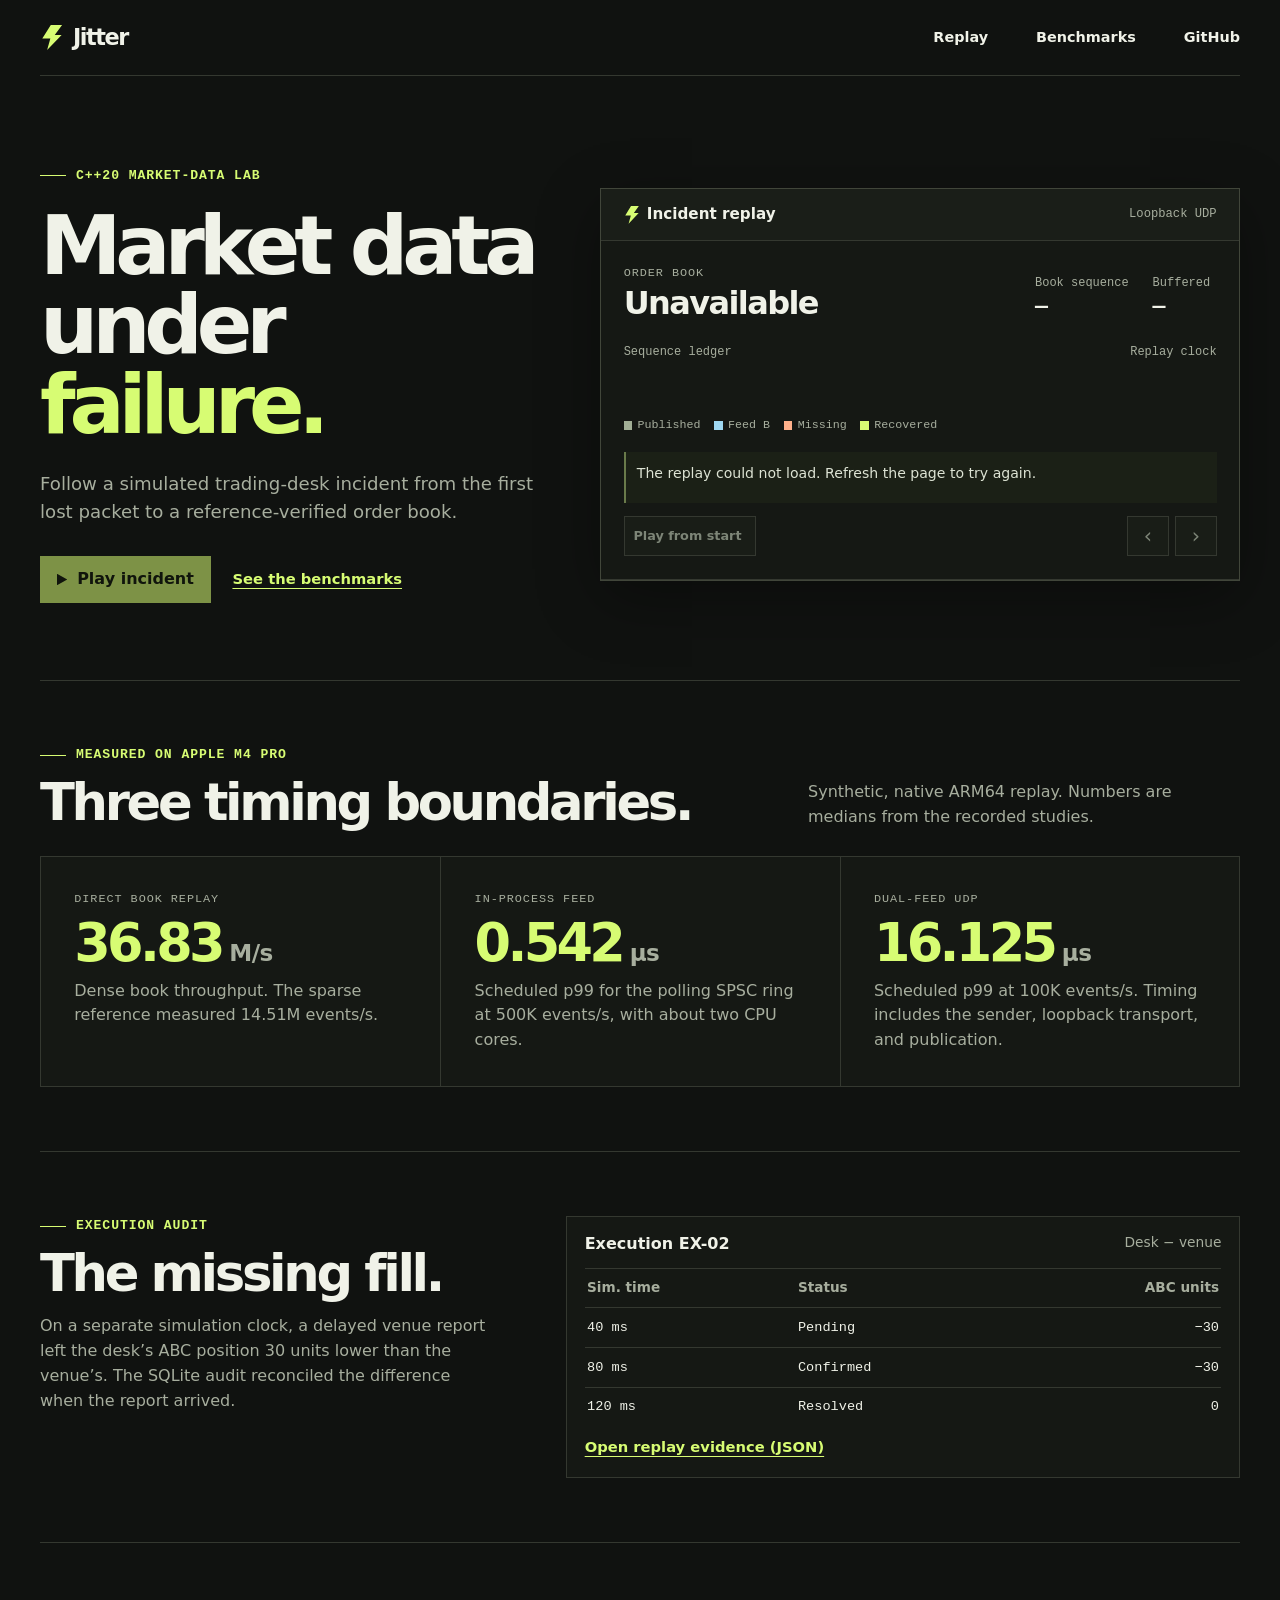
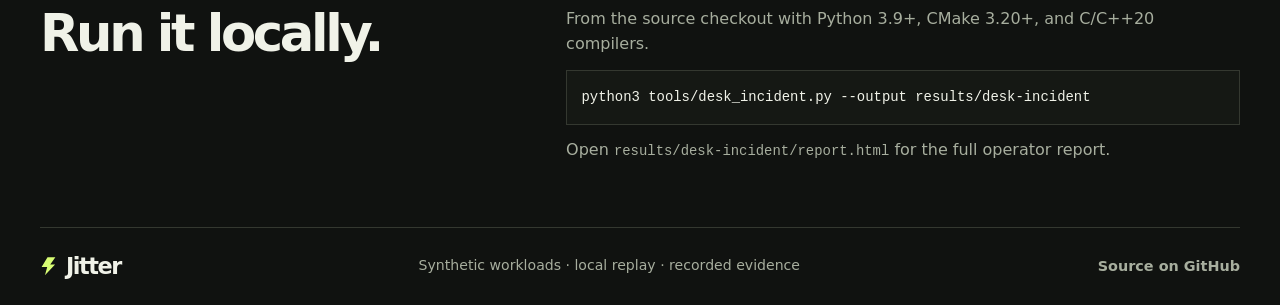
==== site/public/index.html @ d50e47b3 "Deploy the Jitter incident showcase on Vercel" ====
<!doctype html>
<html lang="en">
<head>
  <meta charset="utf-8">
  <meta name="viewport" content="width=device-width, initial-scale=1">
  <meta name="theme-color" content="#101210">
  <meta name="description" content="Replay a simulated trading-desk incident. Follow redundant UDP, a sequence gap, and a reference-verified order-book recovery.">
  <title>Jitter — Market data under failure</title>
  <link rel="stylesheet" href="./style.css">
  <script src="./replay.js" type="module"></script>
</head>
<body>
  <a class="skip" href="#main">Skip to content</a>
  <header class="shell topbar">
    <a class="brand" href="./"><span class="mark" aria-hidden="true"></span> Jitter</a>
    <nav aria-label="Main navigation">
      <a href="#incident">Replay</a>
      <a href="#evidence">Benchmarks</a>
      <a href="https://github.com/bforce541/jitter">GitHub</a>
    </nav>
  </header>

  <main id="main" class="shell">
    <section class="hero" aria-labelledby="title">
      <div class="intro">
        <p class="eyebrow"><span class="dash"></span> C++20 market-data lab</p>
        <h1 id="title">Market data<br>under <em>failure.</em></h1>
        <p class="lede">Follow a simulated trading-desk incident from the first lost packet to a reference-verified order book.</p>
        <div class="hero-actions">
          <button type="button" class="primary" id="start" disabled><span class="play-icon" aria-hidden="true"></span> Play incident</button>
          <a class="link" href="#evidence">See the benchmarks</a>
        </div>
      </div>

      <section class="console" id="incident" aria-labelledby="incident-title">
        <header class="console-bar">
          <h2 id="incident-title"><span class="mark small" aria-hidden="true"></span> Incident replay</h2>
          <span class="console-meta">Loopback UDP</span>
        </header>
        <div class="console-body">
          <div class="readout">
            <div>
              <p class="micro">ORDER BOOK</p>
              <strong class="state" id="state">Loading</strong>
            </div>
            <dl class="counters">
              <div><dt>Book sequence</dt><dd id="sequence">—</dd></div>
              <div><dt>Buffered</dt><dd id="buffered">—</dd></div>
            </dl>
          </div>
          <div class="packet-head"><span>Sequence ledger</span><span id="clock">Replay clock</span></div>
          <ol class="packets" id="packets" aria-label="Market-data sequence ledger"></ol>
          <div class="legend" aria-label="Packet state legend">
            <span><i class="key published"></i> Published</span>
            <span><i class="key backup"></i> Feed B</span>
            <span><i class="key missing"></i> Missing</span>
            <span><i class="key restored"></i> Recovered</span>
          </div>
          <p class="event" id="event" role="status">Loading the recorded incident.</p>
          <div class="controls">
            <button type="button" class="replay-toggle" id="play" disabled>Play from start</button>
            <div class="step-controls">
              <button type="button" id="back" aria-label="Previous step" disabled>‹</button>
              <button type="button" id="next" aria-label="Next step" disabled>›</button>
            </div>
          </div>
        </div>
        <div class="chapters" id="chapters" role="group" aria-label="Incident steps"></div>
        <noscript><p class="static-note">The interactive timeline uses JavaScript. <a href="./replay.json">Read the replay data.</a></p></noscript>
      </section>
    </section>

    <section class="benchmarks" id="evidence" aria-labelledby="benchmark-title">
      <header class="section-head">
        <div>
          <p class="eyebrow"><span class="dash"></span> Measured on Apple M4 Pro</p>
          <h2 id="benchmark-title">Three timing boundaries.</h2>
        </div>
        <p>Synthetic, native ARM64 replay. Numbers are medians from the recorded studies.</p>
      </header>
      <div class="metrics">
        <article>
          <p class="micro">DIRECT BOOK REPLAY</p>
          <p class="value">36.83<span> M/s</span></p>
          <p>Dense book throughput. The sparse reference measured 14.51M events/s.</p>
        </article>
        <article>
          <p class="micro">IN-PROCESS FEED</p>
          <p class="value">0.542<span> µs</span></p>
          <p>Scheduled p99 for the polling SPSC ring at 500K events/s, with about two CPU cores.</p>
        </article>
        <article>
          <p class="micro">DUAL-FEED UDP</p>
          <p class="value">16.125<span> µs</span></p>
          <p>Scheduled p99 at 100K events/s. Timing includes the sender, loopback transport, and publication.</p>
        </article>
      </div>
    </section>

    <section class="audit" aria-labelledby="audit-title">
      <div>
        <p class="eyebrow"><span class="dash"></span> Execution audit</p>
        <h2 id="audit-title">The missing fill.</h2>
        <p>On a separate simulation clock, a delayed venue report left the desk’s ABC position 30 units lower than the venue’s. The SQLite audit reconciled the difference when the report arrived.</p>
      </div>
      <div class="audit-panel">
        <table>
          <caption>Execution EX-02 <span>Desk − venue</span></caption>
          <thead><tr><th scope="col">Sim. time</th><th scope="col">Status</th><th scope="col">ABC units</th></tr></thead>
          <tbody id="audit-rows">
            <tr><td>40 ms</td><td>Pending</td><td>−30</td></tr>
            <tr><td>80 ms</td><td>Confirmed</td><td>−30</td></tr>
            <tr><td>120 ms</td><td>Resolved</td><td>0</td></tr>
          </tbody>
        </table>
        <a class="link" href="./replay.json">Open replay evidence (JSON)</a>
      </div>
    </section>

    <section class="local" aria-labelledby="local-title">
      <h2 id="local-title">Run it locally.</h2>
      <div>
        <p>From the source checkout with Python 3.9+, CMake 3.20+, and C/C++20 compilers.</p>
        <pre><code>python3 tools/desk_incident.py --output results/desk-incident</code></pre>
        <p>Open <code>results/desk-incident/report.html</code> for the full operator report.</p>
      </div>
    </section>
  </main>

  <footer class="shell footer">
    <a class="brand" href="./"><span class="mark small" aria-hidden="true"></span> Jitter</a>
    <span>Synthetic workloads · local replay · recorded evidence</span>
    <a href="https://github.com/bforce541/jitter">Source on GitHub</a>
  </footer>
</body>
</html>
---- site/public/style.css ----
:root {
  color-scheme: dark;
  --background: #101210;
  --panel: #151814;
  --line: #343830;
  --quiet-line: #272b25;
  --text: #f0f2e8;
  --muted: #a7ae9e;
  --acid: #d7fc73;
  --warning: #ffb18b;
  --backup: #9ed8f2;
  --mono: "SFMono-Regular", Consolas, "Liberation Mono", monospace;
  font-family: "Avenir Next", "Segoe UI", system-ui, sans-serif;
}

* { box-sizing: border-box; }
body {
  margin: 0;
  background: var(--background);
  color: var(--text);
  font-size: 1rem;
  line-height: 1.55;
}
button, a { -webkit-tap-highlight-color: transparent; }
button { font: inherit; }
button:not(:disabled) { cursor: pointer; }
:focus-visible { outline: 2px solid var(--acid); outline-offset: 4px; }
a { color: inherit; text-decoration: none; }
p, h1, h2, dl, dd { margin: 0; }
.shell { width: min(100% - 5rem, 1400px); margin-inline: auto; }
.skip { position: absolute; inset: 0 auto auto 1rem; padding: .75rem; background: var(--background); transform: translateY(-120%); }
.skip:focus { transform: translateY(0); z-index: 2; }

.topbar, .footer {
  display: flex;
  justify-content: space-between;
  align-items: center;
  gap: 1rem;
}
.topbar { min-height: 76px; border-bottom: 1px solid var(--line); }
.brand { display: inline-flex; align-items: center; gap: .62rem; font-size: 1.4rem; font-weight: 750; letter-spacing: -.065em; }
.mark {
  display: inline-block;
  width: 23px;
  height: 25px;
  background: var(--acid);
  clip-path: polygon(47% 0, 96% 0, 64% 40%, 94% 40%, 31% 100%, 45% 54%, 10% 54%);
}
.mark.small { width: 16px; height: 18px; }
nav { display: flex; gap: clamp(1.1rem, 4vw, 3rem); }
nav a, .footer a:last-child { font-size: .9rem; font-weight: 600; }
nav a:hover, .footer a:hover { color: var(--acid); }

.hero {
  display: grid;
  grid-template-columns: minmax(0, .88fr) minmax(0, 1.12fr);
  align-items: center;
  gap: clamp(2rem, 4.5vw, 5.5rem);
  padding: clamp(3.25rem, 7vw, 7rem) 0 clamp(3rem, 6vw, 6rem);
}
.eyebrow, .micro, .console-meta, .packet-head, .counters, .legend {
  font-family: var(--mono);
}
.eyebrow {
  display: flex;
  align-items: center;
  gap: .65rem;
  margin-bottom: 1.25rem;
  color: var(--acid);
  font-size: .82rem;
  font-weight: 600;
  letter-spacing: .07em;
  text-transform: uppercase;
}
.dash { width: 1.6rem; height: 1px; background: currentColor; }
h1 {
  font-size: clamp(3.2rem, 6.4vw, 7.1rem);
  line-height: .97;
  font-weight: 720;
  letter-spacing: -.075em;
}
h1 em { color: var(--acid); font-style: normal; }
.lede { max-width: 31rem; margin-top: 1.6rem; font-size: clamp(1rem, 1.42vw, 1.22rem); color: var(--muted); }
.hero-actions { display: flex; flex-wrap: wrap; align-items: center; gap: .9rem 1.35rem; margin-top: 1.85rem; }
.primary {
  display: inline-flex;
  align-items: center;
  gap: .62rem;
  min-height: 46px;
  padding: .65rem 1rem;
  border: 1px solid var(--acid);
  background: var(--acid);
  color: #111709;
  font-weight: 750;
}
.primary:not(:disabled):hover { background: #edffa9; }
.primary:disabled { opacity: .55; }
.play-icon { width: .64rem; height: .72rem; background: currentColor; clip-path: polygon(0 0, 100% 50%, 0 100%); }
.link { color: var(--acid); text-decoration: underline; text-underline-offset: .26em; font-size: .92rem; font-weight: 650; }
.link:hover { color: var(--text); }

.console {
  min-width: 0;
  border: 1px solid #41463a;
  background: var(--panel);
  box-shadow: 0 18px 60px #0005;
  scroll-margin-top: 1rem;
}
.console-bar {
  display: flex;
  justify-content: space-between;
  align-items: center;
  gap: .7rem;
  padding: .85rem clamp(.85rem, 2vw, 1.4rem);
  border-bottom: 1px solid var(--line);
  background: #1a1e18;
}
.console-bar h2 { display: flex; align-items: center; gap: .45rem; font-size: .95rem; font-weight: 720; }
.console-meta { color: var(--muted); font-size: .76rem; }
.console-body { padding: clamp(.85rem, 2vw, 1.4rem); }
.readout { display: flex; justify-content: space-between; align-items: end; gap: .7rem; }
.micro { color: var(--muted); font-size: .74rem; letter-spacing: .08em; }
.state { display: block; margin-top: .25rem; font-size: clamp(1.2rem, 2.5vw, 2.35rem); line-height: 1.1; font-weight: 730; letter-spacing: -.05em; }
.state[data-state="stale"] { color: var(--warning); }
.state[data-state="waiting-gap"], .state[data-state="recovering"] { color: #f1cc7b; }
.state[data-state="current"] { color: var(--acid); }
.counters { display: flex; align-items: start; gap: clamp(.65rem, 2vw, 1.5rem); }
.counters div { min-width: 4rem; }
.counters dt { color: var(--muted); font-size: .75rem; }
.counters dd { font-size: 1.35rem; font-weight: 700; line-height: 1.3; }
.packet-head { display: flex; justify-content: space-between; gap: .7rem; margin-top: 1.35rem; color: var(--muted); font-size: .75rem; }
.packets { display: grid; grid-template-columns: repeat(12, minmax(0, 1fr)); gap: .25rem; min-height: 38px; margin: .45rem 0 .62rem; padding: 0; list-style: none; }
.packets li { display: grid; place-items: center; min-height: 38px; border: 1px solid var(--quiet-line); background: #111410; color: #929a8c; font: 650 .8rem var(--mono); }
.packets [data-packet="published"] { border-color: #495440; background: #252d20; color: #e2ebd8; }
.packets [data-packet="backup"] { border-color: #4c7483; background: #203337; color: var(--backup); }
.packets [data-packet="missing"] { border-color: #bd7654; background: #472a20; color: var(--warning); }
.packets [data-packet="restored"], .packets [data-packet="snapshot"] { border-color: #728b3e; background: #313d1b; color: var(--acid); }
.packets [data-packet="snapshot"] { border-style: dashed; }
.legend { display: flex; flex-wrap: wrap; gap: .2rem .85rem; color: var(--muted); font-size: .73rem; }
.legend span { display: inline-flex; align-items: center; gap: .35rem; }
.key { width: .52rem; height: .52rem; background: #a1ae95; }
.key.backup { background: var(--backup); }
.key.missing { background: var(--warning); }
.key.restored { background: var(--acid); }
.event {
  min-height: 3.2rem;
  margin-top: 1.1rem;
  padding: .65rem .7rem;
  border-left: 2px solid #697a4a;
  background: #1b2016;
  color: #dde3d4;
  font-size: .88rem;
}
.controls, .step-controls { display: flex; align-items: center; gap: .4rem; }
.controls { justify-content: space-between; margin-top: .8rem; }
.controls button, .chapters button {
  min-height: 40px;
  border: 1px solid var(--line);
  background: #191d17;
  color: var(--text);
}
.controls button:not(:disabled):hover, .chapters button:hover { background: #283024; }
.controls button:disabled { color: #7d8577; }
.replay-toggle { min-width: 8.3rem; padding: .35rem .55rem; text-align: left; font-size: .8rem; font-weight: 630; }
.step-controls button { width: 2.6rem; font-size: 1.3rem; line-height: 1; }
.chapters { display: grid; grid-template-columns: repeat(5, minmax(0, 1fr)); border-top: 1px solid var(--line); }
.chapters button {
  min-height: 46px;
  padding: .35rem .2rem;
  border: 0;
  border-right: 1px solid var(--line);
  border-top: 2px solid transparent;
  color: var(--muted);
  font-size: .78rem;
  font-weight: 650;
}
.chapters button:last-child { border-right: 0; }
.chapters button[aria-current="step"] { border-top-color: var(--acid); color: var(--acid); background: #22291a; }
.static-note { margin: .5rem 1rem 1rem; }
.static-note a { text-decoration: underline; }

.benchmarks, .audit, .local { border-top: 1px solid var(--line); padding-block: clamp(2.25rem, 5vw, 4.5rem); }
.section-head { display: flex; align-items: end; justify-content: space-between; gap: 1.25rem; margin-bottom: 1.65rem; }
.section-head p:last-child, .audit p:not(.eyebrow), .local p, .metrics article > p:last-child { color: var(--muted); }
.section-head > p { max-width: 27rem; }
.section-head .eyebrow, .audit .eyebrow { margin-bottom: .65rem; }
.section-head h2, .audit h2, .local h2 { font-size: clamp(1.8rem, 4vw, 3.65rem); line-height: 1.05; letter-spacing: -.065em; }
.metrics { display: grid; grid-template-columns: repeat(3, minmax(0, 1fr)); border: 1px solid var(--line); background: var(--panel); }
.metrics article { padding: clamp(1rem, 2.6vw, 2.3rem); }
.metrics article + article { border-left: 1px solid var(--line); }
.value { margin: .35rem 0; color: var(--acid); font-size: clamp(2.2rem, 4.1vw, 4.5rem); font-weight: 700; line-height: 1.12; letter-spacing: -.07em; font-variant-numeric: tabular-nums; white-space: nowrap; }
.value span { color: var(--muted); font-size: .44em; letter-spacing: -.025em; }
.metrics article > p:last-child { max-width: 21rem; }

.audit, .local { display: grid; grid-template-columns: minmax(0, .8fr) minmax(0, 1.2fr); align-items: start; gap: clamp(1.25rem, 6vw, 5rem); }
.audit h2 + p { max-width: 33rem; margin-top: .85rem; }
.audit-panel { padding: .9rem 1.1rem 1.1rem; background: var(--panel); border: 1px solid var(--line); }
table { width: 100%; border-collapse: collapse; }
caption { padding-bottom: .7rem; text-align: left; font-weight: 740; }
caption span { float: right; color: var(--muted); font-size: .86rem; font-weight: 500; }
th, td { text-align: left; padding: .55rem .15rem; border-top: 1px solid var(--line); }
th { color: var(--muted); font-size: .85rem; font-weight: 550; }
td { font-family: var(--mono); font-size: .85rem; }
td:nth-child(2) { text-transform: capitalize; }
th:last-child, td:last-child { text-align: right; }
[data-audit="confirmed"] td:last-child { color: var(--warning); }
[data-audit="resolved"] td { color: var(--acid); }
.audit-panel .link { display: inline-block; margin-top: .6rem; }
.local pre { margin-block: .8rem; padding: .9rem; border: 1px solid var(--line); background: var(--panel); overflow: auto; }
code { font-family: var(--mono); font-size: .87rem; }
.footer { min-height: 78px; border-top: 1px solid var(--line); color: var(--muted); font-size: .88rem; }
.footer .brand { color: var(--text); }

@media (max-width: 1040px) {
  .shell { width: min(100% - 3rem, 1400px); }
  .hero { gap: 1.7rem; }
  .packets { grid-template-columns: repeat(6, minmax(0, 1fr)); }
}

@media (max-width: 760px) {
  .hero, .audit, .local { grid-template-columns: minmax(0, 1fr); }
  .hero { gap: 2.4rem; }
  .shell { width: calc(100% - 2rem); }
  .section-head { display: block; }
  .section-head > p { margin-top: .65rem; }
  .metrics { grid-template-columns: 1fr; }
  .metrics article + article { border-left: 0; border-top: 1px solid var(--line); }
  .footer { flex-wrap: wrap; padding-block: .9rem; }
  .footer > span { width: 100%; order: 1; }
}

@media (max-width: 359px) {
  .topbar { flex-wrap: wrap; padding-block: .6rem; }
  .counters { gap: .4rem; }
  .counters div { min-width: 0; }
}
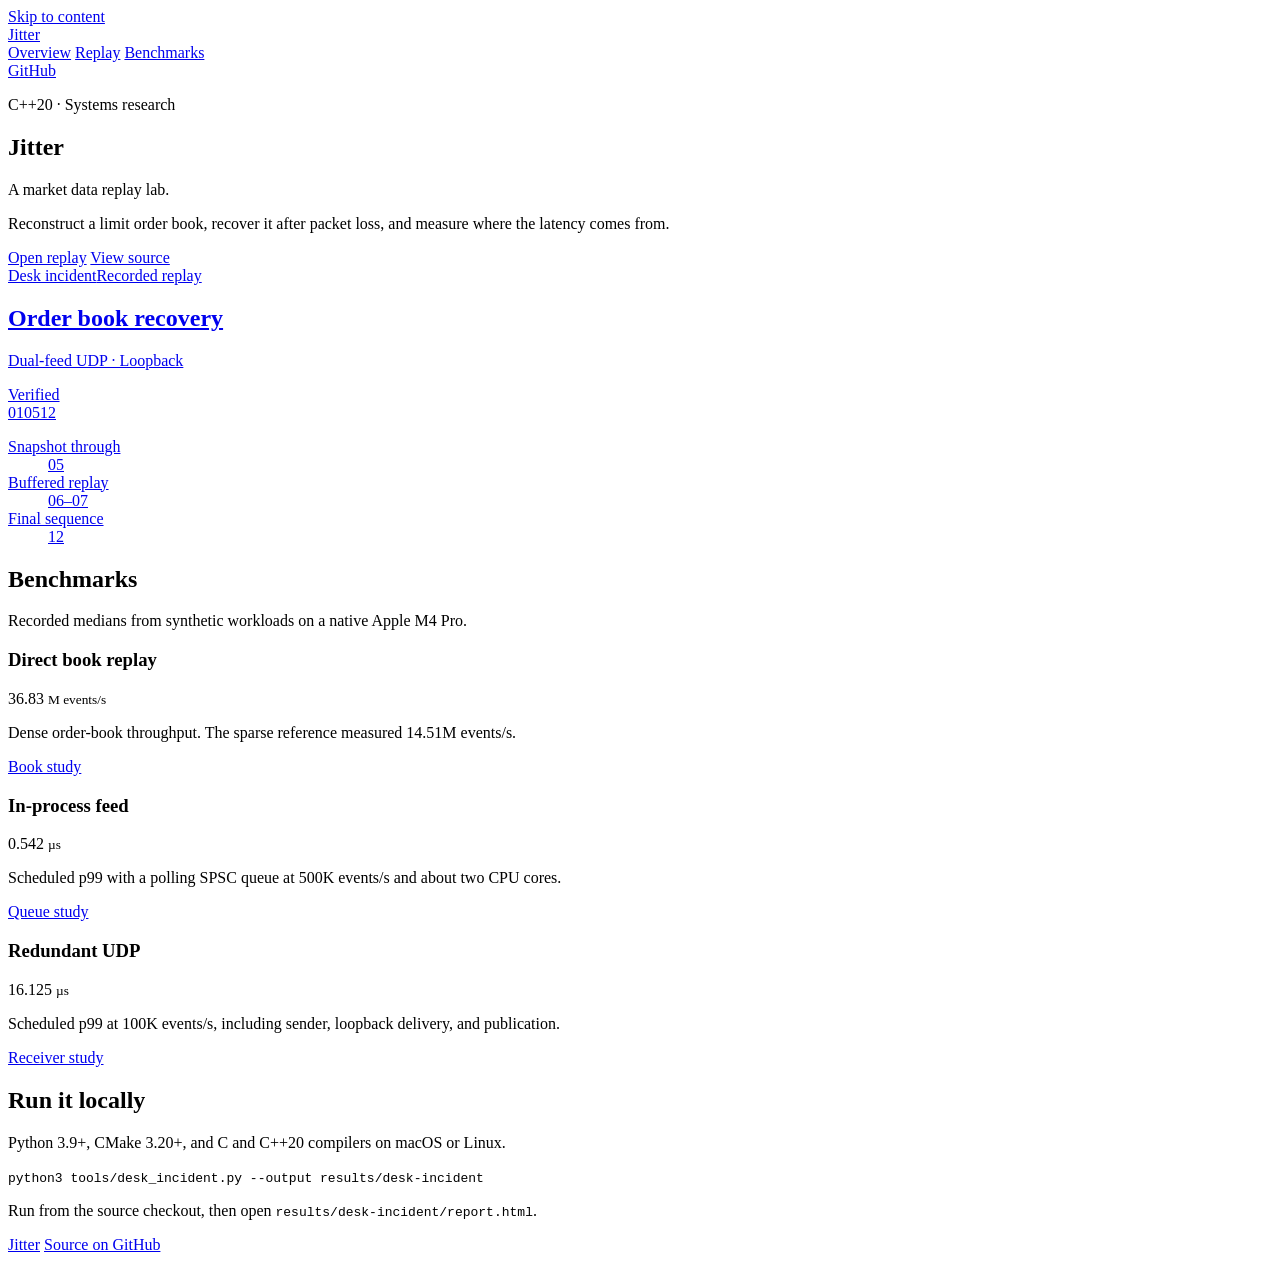
==== commit f533d186: "Redesign the Jitter overview and incident replay" ====
--- a/site/public/index.html
+++ b/site/public/index.html
@@ -3,133 +3,106 @@
 <head>
   <meta charset="utf-8">
   <meta name="viewport" content="width=device-width, initial-scale=1">
-  <meta name="theme-color" content="#101210">
-  <meta name="description" content="Replay a simulated trading-desk incident. Follow redundant UDP, a sequence gap, and a reference-verified order-book recovery.">
-  <title>Jitter — Market data under failure</title>
-  <link rel="stylesheet" href="./style.css">
-  <script src="./replay.js" type="module"></script>
+  <meta name="theme-color" content="#f7f7f6">
+  <meta name="description" content="Jitter is a C++20 market-data lab for order-book recovery and reproducible latency measurements.">
+  <title>Jitter — Market data replay lab</title>
+  <link rel="stylesheet" href="/style.css">
+  <script src="/overview.js" type="module"></script>
 </head>
 <body>
   <a class="skip" href="#main">Skip to content</a>
   <header class="shell topbar">
-    <a class="brand" href="./"><span class="mark" aria-hidden="true"></span> Jitter</a>
+    <a class="brand" href="/"><span class="mark" aria-hidden="true"></span> Jitter</a>
     <nav aria-label="Main navigation">
-      <a href="#incident">Replay</a>
+      <a href="/" aria-current="page">Overview</a>
+      <a href="/replay/">Replay</a>
       <a href="#evidence">Benchmarks</a>
-      <a href="https://github.com/bforce541/jitter">GitHub</a>
     </nav>
+    <a class="nav-source" href="https://github.com/bforce541/jitter">GitHub</a>
   </header>
 
   <main id="main" class="shell">
     <section class="hero" aria-labelledby="title">
       <div class="intro">
-        <p class="eyebrow"><span class="dash"></span> C++20 market-data lab</p>
-        <h1 id="title">Market data<br>under <em>failure.</em></h1>
-        <p class="lede">Follow a simulated trading-desk incident from the first lost packet to a reference-verified order book.</p>
-        <div class="hero-actions">
-          <button type="button" class="primary" id="start" disabled><span class="play-icon" aria-hidden="true"></span> Play incident</button>
-          <a class="link" href="#evidence">See the benchmarks</a>
+        <p class="kicker">C++20 &middot; Systems research</p>
+        <h1 id="title">Jitter</h1>
+        <p class="subtitle">A market data replay lab.</p>
+        <p class="lede">Reconstruct a limit order book, recover it after packet loss, and measure where the latency comes from.</p>
+        <div class="actions">
+          <a class="button primary" href="/replay/"><span class="play-icon" aria-hidden="true"></span> Open replay</a>
+          <a class="button secondary" href="https://github.com/bforce541/jitter">View source</a>
         </div>
       </div>
 
-      <section class="console" id="incident" aria-labelledby="incident-title">
-        <header class="console-bar">
-          <h2 id="incident-title"><span class="mark small" aria-hidden="true"></span> Incident replay</h2>
-          <span class="console-meta">Loopback UDP</span>
-        </header>
-        <div class="console-body">
-          <div class="readout">
-            <div>
-              <p class="micro">ORDER BOOK</p>
-              <strong class="state" id="state">Loading</strong>
-            </div>
-            <dl class="counters">
-              <div><dt>Book sequence</dt><dd id="sequence">—</dd></div>
-              <div><dt>Buffered</dt><dd id="buffered">—</dd></div>
-            </dl>
+      <a class="incident-card" id="incident" href="/replay/" aria-labelledby="card-title">
+        <div class="card-top"><span>Desk incident</span><span>Recorded replay</span></div>
+        <div class="card-heading">
+          <div>
+            <h2 id="card-title">Order book recovery</h2>
+            <p>Dual-feed UDP &middot; Loopback</p>
           </div>
-          <div class="packet-head"><span>Sequence ledger</span><span id="clock">Replay clock</span></div>
-          <ol class="packets" id="packets" aria-label="Market-data sequence ledger"></ol>
-          <div class="legend" aria-label="Packet state legend">
-            <span><i class="key published"></i> Published</span>
-            <span><i class="key backup"></i> Feed B</span>
-            <span><i class="key missing"></i> Missing</span>
-            <span><i class="key restored"></i> Recovered</span>
+          <span class="verified"><span aria-hidden="true"></span> Verified</span>
+        </div>
+        <div class="card-ledger" aria-hidden="true">
+          <div class="trace-bars">
+            <i></i><i class="trace-alternate"></i><i></i><i></i><i class="trace-snapshot"></i><i class="trace-replayed"></i>
+            <i class="trace-replayed"></i><i></i><i></i><i></i><i></i><i></i>
           </div>
-          <p class="event" id="event" role="status">Loading the recorded incident.</p>
-          <div class="controls">
-            <button type="button" class="replay-toggle" id="play" disabled>Play from start</button>
-            <div class="step-controls">
-              <button type="button" id="back" aria-label="Previous step" disabled>‹</button>
-              <button type="button" id="next" aria-label="Next step" disabled>›</button>
-            </div>
-          </div>
+          <div class="trace-labels"><span>01</span><span>05</span><span>12</span></div>
         </div>
-        <div class="chapters" id="chapters" role="group" aria-label="Incident steps"></div>
-        <noscript><p class="static-note">The interactive timeline uses JavaScript. <a href="./replay.json">Read the replay data.</a></p></noscript>
-      </section>
+        <dl class="card-results">
+          <div><dt>Snapshot through</dt><dd>05</dd></div>
+          <div><dt>Buffered replay</dt><dd>06–07</dd></div>
+          <div><dt>Final sequence</dt><dd>12</dd></div>
+        </dl>
+      </a>
     </section>
 
-    <section class="benchmarks" id="evidence" aria-labelledby="benchmark-title">
+    <section class="section benchmarks" id="evidence" aria-labelledby="benchmark-title">
       <header class="section-head">
-        <div>
-          <p class="eyebrow"><span class="dash"></span> Measured on Apple M4 Pro</p>
-          <h2 id="benchmark-title">Three timing boundaries.</h2>
-        </div>
-        <p>Synthetic, native ARM64 replay. Numbers are medians from the recorded studies.</p>
+        <h2 id="benchmark-title">Benchmarks</h2>
+        <p>Recorded medians from synthetic workloads on a native Apple M4 Pro.</p>
       </header>
       <div class="metrics">
         <article>
-          <p class="micro">DIRECT BOOK REPLAY</p>
-          <p class="value">36.83<span> M/s</span></p>
-          <p>Dense book throughput. The sparse reference measured 14.51M events/s.</p>
+          <h3>Direct book replay</h3>
+          <p class="metric-value">36.83 <small>M events/s</small></p>
+          <p>Dense order-book throughput. The sparse reference measured 14.51M events/s.</p>
+          <a class="text-link" href="https://github.com/bforce541/jitter/blob/main/docs/market-replay.md">Book study</a>
         </article>
         <article>
-          <p class="micro">IN-PROCESS FEED</p>
-          <p class="value">0.542<span> µs</span></p>
-          <p>Scheduled p99 for the polling SPSC ring at 500K events/s, with about two CPU cores.</p>
+          <h3>In-process feed</h3>
+          <p class="metric-value">0.542 <small>µs</small></p>
+          <p>Scheduled p99 with a polling SPSC queue at 500K events/s and about two CPU cores.</p>
+          <a class="text-link" href="https://github.com/bforce541/jitter/blob/main/docs/market-queue.md">Queue study</a>
         </article>
         <article>
-          <p class="micro">DUAL-FEED UDP</p>
-          <p class="value">16.125<span> µs</span></p>
-          <p>Scheduled p99 at 100K events/s. Timing includes the sender, loopback transport, and publication.</p>
+          <h3>Redundant UDP</h3>
+          <p class="metric-value">16.125 <small>µs</small></p>
+          <p>Scheduled p99 at 100K events/s, including sender, loopback delivery, and publication.</p>
+          <a class="text-link" href="https://github.com/bforce541/jitter/blob/main/docs/desk-results.md">Receiver study</a>
         </article>
       </div>
     </section>
 
-    <section class="audit" aria-labelledby="audit-title">
-      <div>
-        <p class="eyebrow"><span class="dash"></span> Execution audit</p>
-        <h2 id="audit-title">The missing fill.</h2>
-        <p>On a separate simulation clock, a delayed venue report left the desk’s ABC position 30 units lower than the venue’s. The SQLite audit reconciled the difference when the report arrived.</p>
-      </div>
-      <div class="audit-panel">
-        <table>
-          <caption>Execution EX-02 <span>Desk − venue</span></caption>
-          <thead><tr><th scope="col">Sim. time</th><th scope="col">Status</th><th scope="col">ABC units</th></tr></thead>
-          <tbody id="audit-rows">
-            <tr><td>40 ms</td><td>Pending</td><td>−30</td></tr>
-            <tr><td>80 ms</td><td>Confirmed</td><td>−30</td></tr>
-            <tr><td>120 ms</td><td>Resolved</td><td>0</td></tr>
-          </tbody>
-        </table>
-        <a class="link" href="./replay.json">Open replay evidence (JSON)</a>
-      </div>
-    </section>
-
-    <section class="local" aria-labelledby="local-title">
-      <h2 id="local-title">Run it locally.</h2>
-      <div>
-        <p>From the source checkout with Python 3.9+, CMake 3.20+, and C/C++20 compilers.</p>
-        <pre><code>python3 tools/desk_incident.py --output results/desk-incident</code></pre>
-        <p>Open <code>results/desk-incident/report.html</code> for the full operator report.</p>
+    <section class="section local" aria-labelledby="local-title">
+      <header>
+        <h2 id="local-title">Run it locally</h2>
+        <p>Python 3.9+, CMake 3.20+, and C and C++20 compilers on macOS or Linux.</p>
+      </header>
+      <div class="command-panel">
+        <div class="command">
+          <code id="local-command">python3 tools/desk_incident.py --output results/desk-incident</code>
+          <button type="button" id="copy-command" class="button secondary" hidden>Copy</button>
+        </div>
+        <p>Run from the source checkout, then open <code>results/desk-incident/report.html</code>.</p>
+        <span id="copy-status" class="sr-only" role="status"></span>
       </div>
     </section>
   </main>
 
   <footer class="shell footer">
-    <a class="brand" href="./"><span class="mark small" aria-hidden="true"></span> Jitter</a>
-    <span>Synthetic workloads · local replay · recorded evidence</span>
+    <a class="brand" href="/"><span class="mark" aria-hidden="true"></span> Jitter</a>
     <a href="https://github.com/bforce541/jitter">Source on GitHub</a>
   </footer>
 </body>
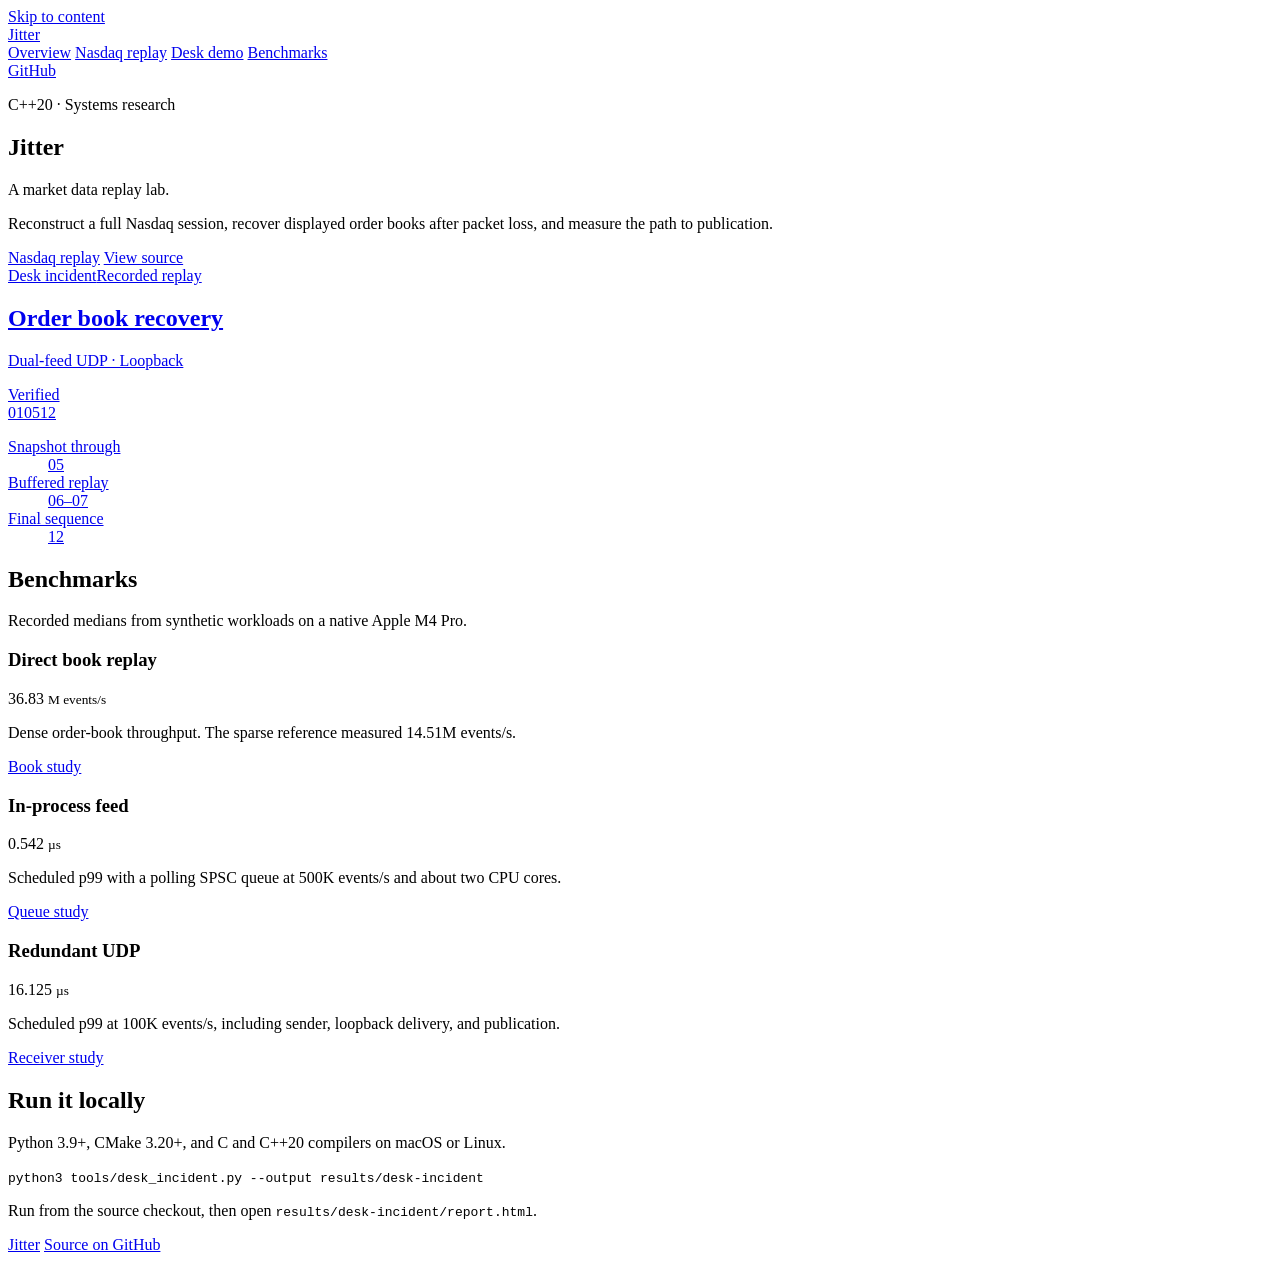
==== commit ed7ffef6: "Publish the verified full-session Nasdaq replay and comparison" ====
--- a/site/public/index.html
+++ b/site/public/index.html
@@ -15,7 +15,8 @@
     <a class="brand" href="/"><span class="mark" aria-hidden="true"></span> Jitter</a>
     <nav aria-label="Main navigation">
       <a href="/" aria-current="page">Overview</a>
-      <a href="/replay/">Replay</a>
+      <a href="/replay/itch/">Nasdaq replay</a>
+      <a href="/replay/">Desk demo</a>
       <a href="#evidence">Benchmarks</a>
     </nav>
     <a class="nav-source" href="https://github.com/bforce541/jitter">GitHub</a>
@@ -27,9 +28,9 @@
         <p class="kicker">C++20 &middot; Systems research</p>
         <h1 id="title">Jitter</h1>
         <p class="subtitle">A market data replay lab.</p>
-        <p class="lede">Reconstruct a limit order book, recover it after packet loss, and measure where the latency comes from.</p>
+        <p class="lede">Reconstruct a full Nasdaq session, recover displayed order books after packet loss, and measure the path to publication.</p>
         <div class="actions">
-          <a class="button primary" href="/replay/"><span class="play-icon" aria-hidden="true"></span> Open replay</a>
+          <a class="button primary" href="/replay/itch/"><span class="play-icon" aria-hidden="true"></span> Nasdaq replay</a>
           <a class="button secondary" href="https://github.com/bforce541/jitter">View source</a>
         </div>
       </div>
